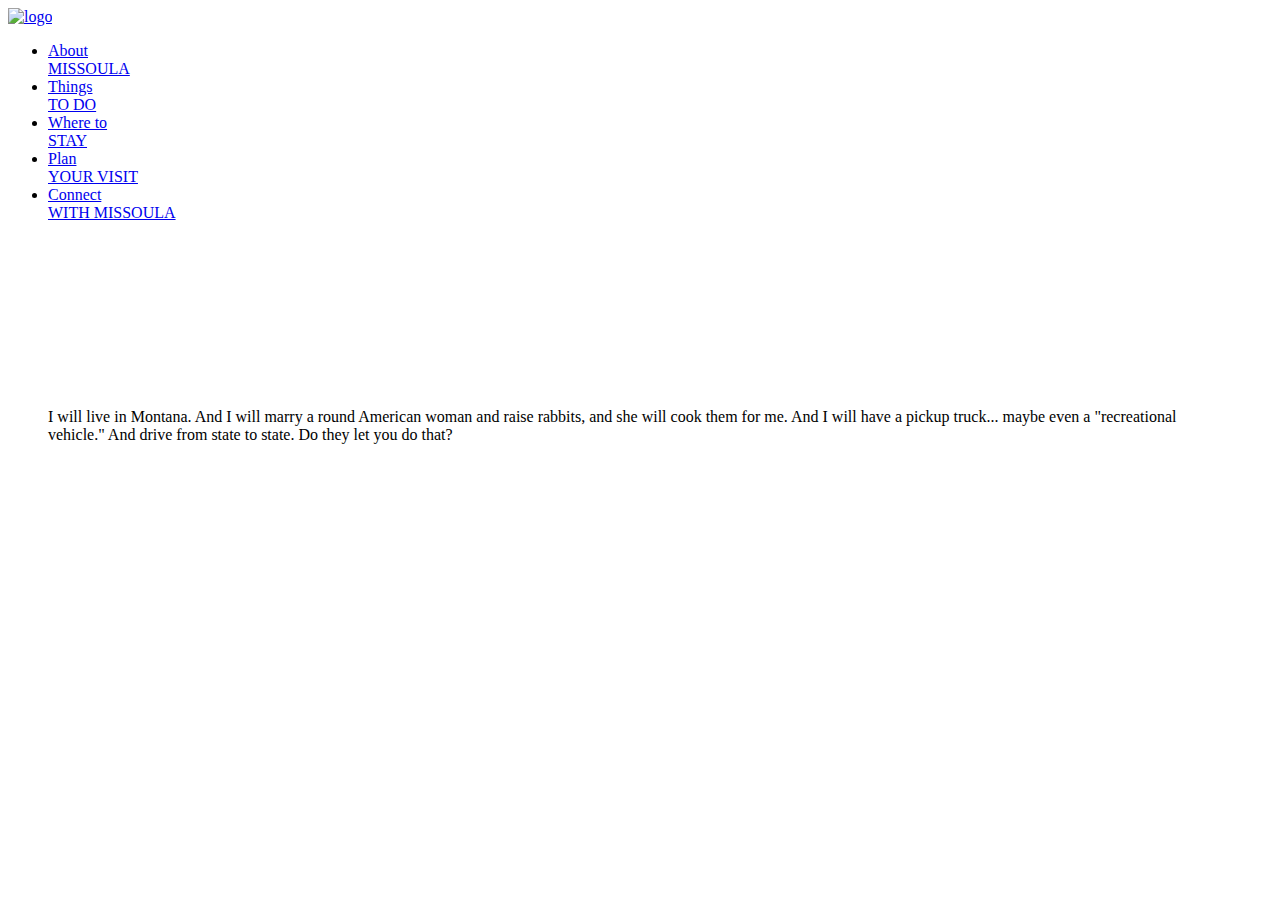
==== index.html @ fcffd5b9 "Add html" ====
<!doctype html>
<html class="no-js" lang="en">
  <head>
    <meta charset="utf-8">
    <title>Riverbank</title>
    <meta name="viewport" content="A mobile-first web page">
    <link rel="stylesheet" href="css/normalize.css">
    <link rel="stylesheet" href="css/styles.css">
    <link rel="stylesheet" href="css/font-awesome.min.css">

   <!-- <link rel="stylesheet" type="font.css" href="http://fonts.googleapis.com/css?family=Capriola">
    <script type="text/javascript" src="https://ajax.googleapis.com/ajax/libs/jquery/1.9.1/jquery.min.js"></script>-->
  </head>
  <body>
    <header role="banner" class="fixednav">
      <div id="logo">
        <a href="/"><img src="img/logo.png" alt="logo"/></a>
      </div>
      <nav role="navigation" aria-label="main navigation" class="mainnav">
        <ul>
          <li><a href="about-missoula.html"><span class="smallitalic">About </span> <br><span class="bold">MISSOULA</span></a></li>
          <li><a href="things-to-do.html"><span class="smallitalic">Things </span><br><span class="bold">TO DO</span></a></li>
          <li><a href="where-to-stay.html"><span class="smallitalic">Where to </span><br><span class="bold">STAY</span></a></li>
          <li><a href="plan-your-visit.html"><span class="smallitalic">Plan </span><br><span class="bold">YOUR VISIT</span></a></li>
          <li><a href="connect-with-missoula.html"><span class="smallitalic">Connect </span><br><span class="bold">WITH MISSOULA</span></a></li>
        </ul>
      </nav>
    </header>
    <article role="main">
      <div id="videowrapper">
        <video id="covervideo" autoplay loop poster="ClarkFork.jpg">
          <source src="video/Dissolve_D237_2_021.webm" type="video/webm">
          <source src="video/Dissolve_D237_2_021.mp4" type="video/mp4">
        </video>
      </div>
    </article>
      <blockquote>
       <p>I will live in Montana. And I will marry a round American woman and raise rabbits, and she will cook them for me. And I will have a pickup truck... maybe even a &#34;recreational vehicle.&#34; And drive from state to state. Do they let you do that?</p>
      </blockquote>
    </body>
  </html>
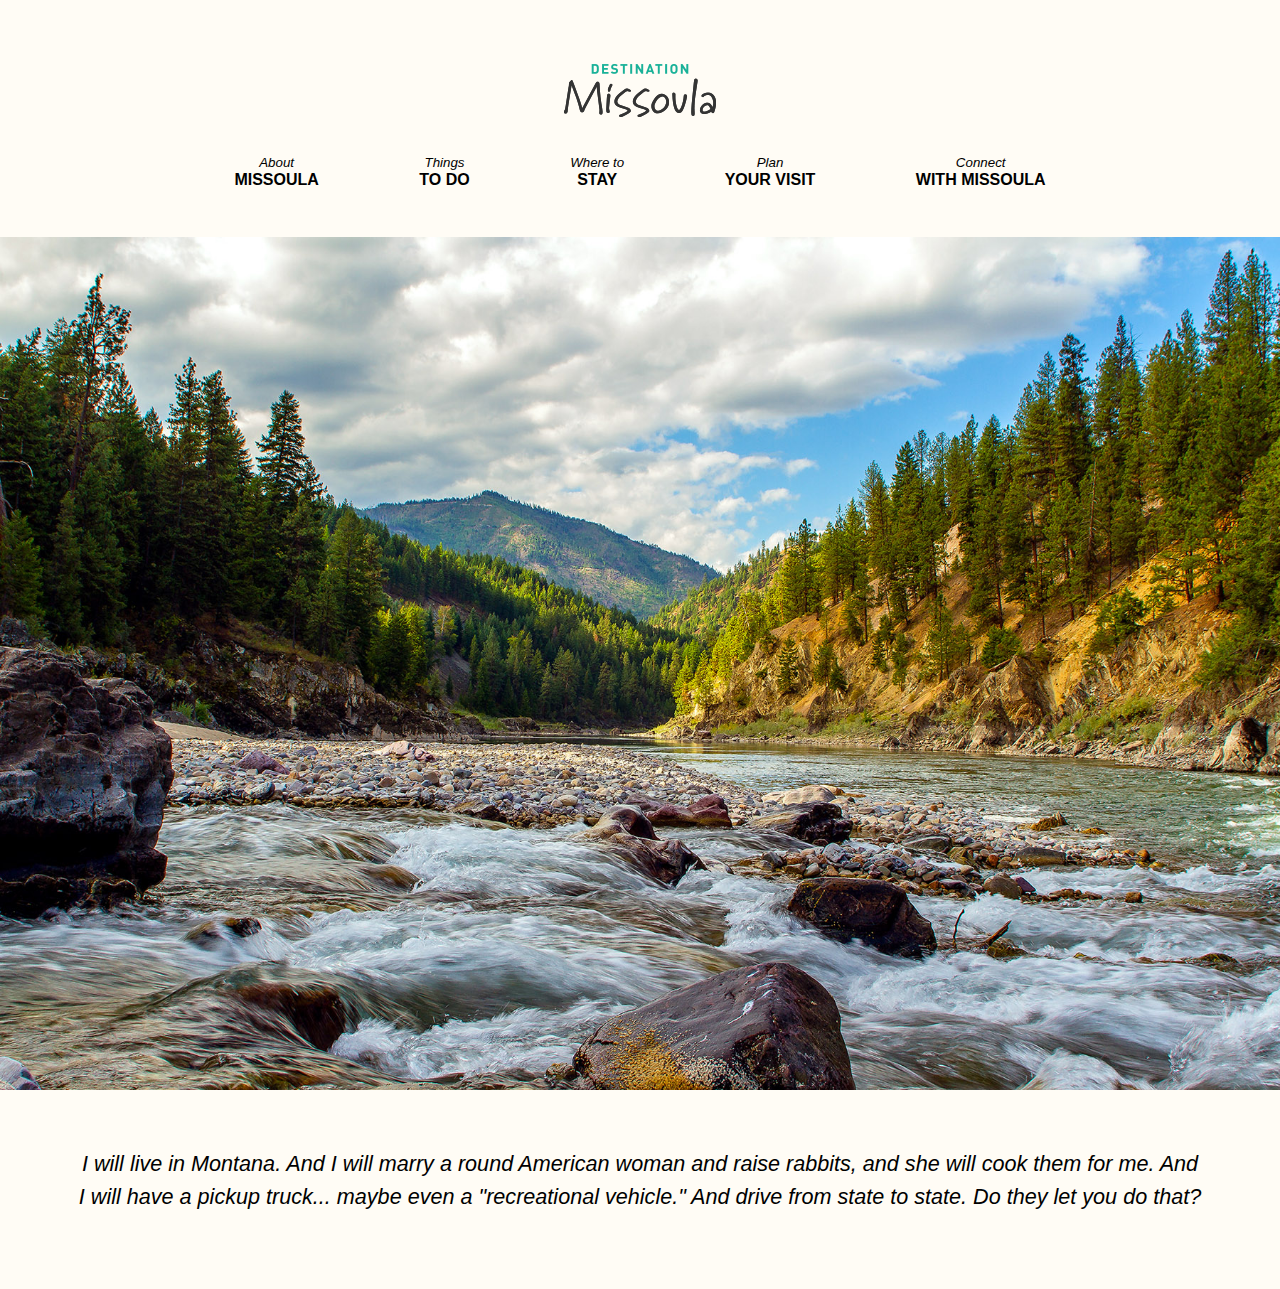
==== commit d2174a03: "Add files via upload" ====
--- a/index.html
+++ b/index.html
@@ -1,20 +1,129 @@
 <!doctype html>
-<html class="no-js" lang="en">
-  <head>
+<html>
+<head>
     <meta charset="utf-8">
+    <meta http-equiv="x-ua-compatible" content="ie=edge">
     <title>Riverbank</title>
-    <meta name="viewport" content="A mobile-first web page">
+    <meta name="viewport" content="width=device-width, initial-scale=1"/>
     <link rel="stylesheet" href="css/normalize.css">
-    <link rel="stylesheet" href="css/styles.css">
+    <link rel="stylesheet" href="css/style.css">
     <link rel="stylesheet" href="css/font-awesome.min.css">
-
-   <!-- <link rel="stylesheet" type="font.css" href="http://fonts.googleapis.com/css?family=Capriola">
-    <script type="text/javascript" src="https://ajax.googleapis.com/ajax/libs/jquery/1.9.1/jquery.min.js"></script>-->
-  </head>
-  <body>
-    <header role="banner" class="fixednav">
+    <link rel="stylesheet" type="text/css" href="css/default.css" />
+  <link rel="stylesheet" type="text/css" href="css/component.css" />
+  <script src="js/modernizr.custom.js"></script>
+</head>
+<body>
+        <div class="main clearfix">
+        <div class="column">
+          <div id="dl-menu" class="dl-menuwrapper">
+            <button class="dl-trigger">Open Menu</button>
+                    <a href="index.html" id="dl-logo"><img src="img/logo.png" alt="logo"/></a>
+            <ul class="dl-menu">
+              <li>
+                <a href="about-missoula.html">ABOUT MISSOULA</a>
+                <ul class="dl-submenu">
+                  <li>
+                    <a href="#">LOCATION</a>
+                    <ul class="dl-submenu">
+                      <li><a href="#">WHERE IS MISSOULA?</a></li>
+                      <li><a href="#">DOWNTOWN MISSOULA</a></li>
+                    </ul>
+                  </li>
+                  <li>
+                    <a href="#">WEATHER</a>
+                    <ul class="dl-submenu">
+                      <li><a href="#">SPRING</a></li>
+                      <li><a href="#">SUMMER</a></li>
+                      <li><a href="#">FALL</a></li>
+                      <li><a href="#">WINTER</a></li>
+                    </ul>
+                  </li>
+                  <li>
+                    <a href="#">HISTORY</a>
+                    <ul class="dl-submenu">
+                      <li><a href="#">LEWIS &amp; CLARK</a></li>
+                      <li><a href="#">A RIVER RUNS THROUGH IT</a></li>
+                      <li><a href="#">THE FUR TRADE</a></li>
+                    </ul>
+                  </li>
+                </ul>
+              </li>
+              <li>
+                <a href="things-to-do.html">THINGS TO DO</a>
+                <ul class="dl-submenu">
+                  <li><a href="#">RECREATION</a></li>
+                  <li><a href="#">CULTURE</a></li>
+                  <li><a href="#">DINING</a></li>
+                </ul>
+              </li>
+              <li>
+                <a href="where-to-stay.html">WHERE TO STAY</a>
+                <ul class="dl-submenu">
+                  <li>
+                    <a href="#">HOTEL</a>
+                    <ul class="dl-submenu">
+                      <li><a href="#">DOWNTOWN</a></li>
+                      <li><a href="#">WATERFRONT</a></li>
+                      <li><a href="#">BOONIES</a></li>
+                    </ul>
+                  </li>
+                  <li>
+                    <a href="#">BED &amp; BREAKFASTS</a>
+                    <ul class="dl-submenu">
+                      <li>
+                        <a href="#">MODERN</a>
+                        <ul class="dl-submenu">
+                          <li><a href="#">BLACK &amp; WHITE</a></li>
+                          <li><a href="#">GEOMETRIC</a></li>
+                        </ul>
+                      </li>
+                      <li><a href="#">COUNTRY</a></li>
+                    </ul>
+                  </li>
+                  <li><a href="#">YOUTH HOSTELS</a></li>
+                  <li><a href="#">ROUGHING IT</a></li>
+                </ul>
+              </li>
+              <li>
+                <a href="plan-your-visit.html">PLAN YOUR VISIT</a>
+                <ul class="dl-submenu">
+                  <li><a href="#">TRANSPORTATION</a></li>
+                  <li><a href="#">DAY TRIPS</a></li>
+                  <li><a href="#">CONCIERGE</a></li>
+                  <li>
+                    <a href="#">FOOD &amp; DRINK</a>
+                    <ul class="dl-submenu">
+                      <li><a href="#">RESTAURANTS</a></li>
+                      <li><a href="#">PUBS</a></li>
+                      <li><a href="#">FOOD TRUCKS</a></li>
+                    </ul>
+                  </li>
+                </ul>
+              </li>
+              <li>
+                <a href="connect-with-missoula.html">CONNECT WITH MISSOULA</a>
+                <ul class="dl-submenu">
+                  <li><a href="#">SOCIAL STREAM</a></li>
+                  <li><a href="#">SHARE YOUR STORY</a></li>
+                  <li><a href="#">ASK A LOCAL</a></li>
+                  <li>
+                    <a href="#">MEDIA</a>
+                    <ul class="dl-submenu">
+                      <li><a href="#">NEWS</a></li>
+                      <li><a href="#">VIDEOS &amp; PHOTOS</a></li>
+                      <li><a href="#">BLOG</a></li>
+                    </ul>
+                  </li>
+                </ul>
+              </li>
+            </ul>
+          </div><!-- /dl-menuwrapper -->
+        </div><!-- end column -->
+      </div><!--end main clearfix div -->
+      
+    <header role="banner" class="container hidenav">
       <div id="logo">
-        <a href="/"><img src="img/logo.png" alt="logo"/></a>
+        <a href="index.html"><img src="img/logo.png" alt="logo"/></a>
       </div>
       <nav role="navigation" aria-label="main navigation" class="mainnav">
         <ul>
@@ -26,16 +135,48 @@
         </ul>
       </nav>
     </header>
-    <article role="main">
-      <div id="videowrapper">
-        <video id="covervideo" autoplay loop poster="ClarkFork.jpg">
-          <source src="video/Dissolve_D237_2_021.webm" type="video/webm">
-          <source src="video/Dissolve_D237_2_021.mp4" type="video/mp4">
-        </video>
-      </div>
-    </article>
-      <blockquote>
+
+  <div class="header-video">
+      <img src="img/clarkfork.jpg"
+         class="header-video__media"
+         data-video-URL="https://www.youtube.com/embed/jOxVwxvjPtk"
+         data-teaser="video/teaser-video"
+         data-video-width="560"
+         data-video-height="315">
+      <a href="https://www.youtube.com/embed/jOxVwxvjPtk" class="header-video__play-trigger" aria-hidden="true" id="header-video__play-trigger"><i class="fa fa-play-circle fa-5x"></i></a>
+      <button type="button" class="header-video__close-trigger fa fa-times aria-hidden=true" id="header-video__close-trigger"</button>
+  </div>
+
+      <blockquote class="container">
        <p>I will live in Montana. And I will marry a round American woman and raise rabbits, and she will cook them for me. And I will have a pickup truck... maybe even a &#34;recreational vehicle.&#34; And drive from state to state. Do they let you do that?</p>
       </blockquote>
-    </body>
-  </html>
+
+    <script src="https://ajax.googleapis.com/ajax/libs/jquery/1.12.2/jquery.min.js"></script>
+
+<!-- responsive menu -->
+    <script src="js/jquery.dlmenu.js"></script>
+    <script>
+      $(function() {
+        $( '#dl-menu' ).dlmenu({
+          animationClasses : { classin : 'dl-animate-in-2', classout : 'dl-animate-out-2' }
+        });
+      });
+    </script>
+
+<!-- header video -->
+      <script src="js/modernizr.js"></script>
+      <script src="js/script.js"></script>
+      <script>
+        $(document).ready(function() {
+        $('.header-video').each(function(i, elem) {
+          headerVideo = new HeaderVideo({
+          element: elem,
+          media: '.header-video__media',
+          playTrigger: '.header-video__play-trigger',
+          closeTrigger: '.header-video__close-trigger'
+            });
+          });
+        });
+      </script>
+</body>
+</html>--- a/css/style.css
+++ b/css/style.css
@@ -0,0 +1,202 @@
+body{
+  background: #fffcf5;
+  min-height: 800px;
+}
+
+header{
+  padding-top: 1.5em;
+}
+
+article{
+  padding:2em 0;  
+}
+
+.mainnav a:hover {
+  color: #40AF9C;
+}
+
+#active a{
+  color:#40AF9C;
+}
+
+blockquote{
+  font-size: large;
+  font-style:italic;
+  text-align:center;
+  padding: 1.5em 2em 5em 2em;
+  line-height:1.5;
+  margin: 0 auto;
+  max-width: 1200px;
+}
+
+#logo{
+  text-align:center;
+  padding-bottom:2em;
+  margin-top:1em;
+}
+
+.mainnav ul{
+  text-align:center;
+  list-style: none;
+}
+
+.mainnav li {
+  display:inline;
+  }
+
+.mainnav a{
+  padding:0 3em;
+  display:inline-block;
+}
+
+img{
+  max-width:100%;
+  height:auto;
+}
+
+a{
+  color: black;
+  text-decoration: none;
+}
+
+.smallitalic{
+  font-style: italic;
+  font-size: smaller;
+}
+
+.bold{
+  font-weight:bold;
+}
+
+/* ====================================
+   z63 demo specific styling
+   ==================================== */
+
+.header-video {
+  position: relative;
+  overflow: hidden;
+}
+
+.header-video iframe,
+.header-video video {
+  position: absolute;
+  top: 0;
+  bottom: 0;
+  left: 0;
+  right: 0;
+}
+
+.header-video iframe {
+  height: 100%;
+  width: 100%;
+}
+
+.header-video video {
+  width: 100%;
+}
+
+.header-video__teaser-video {
+  width: 100%;
+  height: auto; 
+}
+
+.header-video__media {
+  width: 100%;
+  height: auto;
+}
+
+/* ====================================
+   Just making stuff pretty
+   ==================================== */
+
+* {
+  margin: 0;
+  padding: 0;
+  -webkit-box-sizing: border-box;
+  -moz-box-sizing: border-box;
+  box-sizing: border-box;
+}
+
+body {
+  font-family: 'Source Sans Pro', sans-serif;
+  font-weight: 400;
+  font-size: 100%;
+}
+
+p {
+  font-size: 1.2em;
+  margin-bottom: 1em;
+}
+
+h1, h2, h3 {
+  font-weight: 700;
+  margin-bottom: .35em;
+}
+
+h1 {
+  font-size: 3em;
+  line-height: 1;
+}
+
+h2 {
+  font-size: 2em;
+  margin-top: 1em;
+}
+
+.header-video__play-trigger {
+  z-index: 5;
+  position: absolute;
+  background: rgba(0,0,0,0);
+  text-align: center;
+  color: white;
+  text-decoration: none;
+  padding: 1.5em 3em;
+  z-index: 5;
+  left: 50%;
+  top: 50%;
+  /*border-radius: 10px;*/
+  -webkit-transform: translate(-50%, -50%);
+  -moz-transform: translate(-50%, -50%);
+  transform: translate(-50%, -50%);
+  -webkit-transition: background .5s;
+  -moz-transition: background .5s;
+  transition: background .5s;
+}
+
+.header-video__play-trigger:hover {
+  background: rgba(0,0,0,0);
+  cursor:pointer;
+}
+
+/**
+  Just some basic styling for the closing trigger
+**/
+
+.header-video__close-trigger {
+  z-index: 99;
+  position: absolute;
+  background:rgba(0,0,0,0);
+  text-align: center;
+  color: white;
+  text-decoration: none;
+  padding: 1em 1em;
+  border-radius: 10px;
+  right: 0px;
+  top: 0px;
+  -webkit-transition: background .3s;
+  -moz-transition: background .3s;
+  transition: background .3s;  
+  border: none;
+}
+.header-video__close-trigger:hover {
+  background-color:rgba(0,0,0,0);
+  cursor: pointer;
+}
+
+.container {
+  margin: 0 auto;
+  max-width: 1200px;
+  padding: 3em 2em 3em 2em;
+}
+
+
--- a/css/default.css
+++ b/css/default.css
@@ -0,0 +1,61 @@
+/* Clearfix hack by Nicolas Gallagher: http://nicolasgallagher.com/micro-clearfix-hack/ */
+.clearfix:before,
+.clearfix:after {
+	content: " ";
+	display: table;
+}
+
+.clearfix:after {
+	clear: both;
+}
+
+.column {
+	float: left;
+	width: 50%;
+	padding: 1em .5em;
+	min-height: 100px;
+	min-width: 320px;
+	position: relative;
+}
+
+.hidenav{
+	display:none;
+}
+
+#dl-logo{
+	float:right;
+	max-width:100%;
+	height:auto;
+}
+
+
+@media screen and (min-width: 60rem) {
+.hidenav{
+	display:block;
+}
+
+.dl-menuwrapper{
+	display:none;
+}
+
+	.main {
+		padding: 0;
+	}
+
+	.column {
+		width: 100%;
+		min-width: auto;
+		min-height: auto;
+		padding: 0em 2em; 
+	}
+
+	.column p {
+		text-align: left;
+		font-size: 1.5em;
+	}
+
+	.column:nth-child(2) {
+		box-shadow: 0 -1px 0 rgba(0,0,0,0.1);
+		background-position: 90px 3em;
+	}
+}--- a/css/component.css
+++ b/css/component.css
@@ -0,0 +1,825 @@
+@font-face {
+	font-family: 'icomoon';
+	src:url('../fonts/icomoon.eot');
+	src:url('../fonts/icomoon.eot?#iefix') format('embedded-opentype'),
+		url('../fonts/icomoon.woff') format('woff'),
+		url('../fonts/icomoon.ttf') format('truetype'),
+		url('../fonts/icomoon.svg#icomoon') format('svg');
+	font-weight: normal;
+	font-style: normal;
+}
+
+/* Common styles of menus */
+
+.dl-menuwrapper {
+	width: 100%;
+	max-width: 300px;
+	float: left;
+	position: relative;
+	-webkit-perspective: 1000px;
+	perspective: 1000px;
+	-webkit-perspective-origin: 50% 200%;
+	perspective-origin: 50% 200%;
+	z-index:100;
+}
+
+.dl-menuwrapper:first-child {
+	margin-right: 100px;
+}
+
+.dl-menuwrapper button {
+	background: #aaa;
+	border: none;
+	width: 48px;
+	height: 45px;
+	text-indent: -900em;
+	overflow: hidden;
+	position: relative;
+	cursor: pointer;
+	outline: none;
+}
+
+.dl-menuwrapper button:hover,
+.dl-menuwrapper button.dl-active,
+.dl-menuwrapper ul {
+	background: #1a1a1a;
+}
+
+.dl-menuwrapper button:after {
+	content: '';
+	position: absolute;
+	width: 68%;
+	height: 5px;
+	background: #fff;
+	top: 10px;
+	left: 16%;
+	box-shadow: 
+		0 10px 0 #fff, 
+		0 20px 0 #fff;
+}
+
+.dl-menuwrapper ul {
+	padding: 0;
+	list-style: none;
+	-webkit-transform-style: preserve-3d;
+	transform-style: preserve-3d;
+}
+
+.dl-menuwrapper li {
+	position: relative;
+}
+
+.dl-menuwrapper li a {
+	display: block;
+	position: relative;
+	padding: 15px 20px;
+	font-size: 16px;
+	line-height: 20px;
+	font-weight: 300;
+	color: #fff;
+	outline: none;
+}
+
+.no-touch .dl-menuwrapper li a:hover {
+	background: rgba(255,248,213,0.1);
+}
+
+.dl-menuwrapper li.dl-back > a {
+	padding-left: 30px;
+	background: rgba(0,0,0,0.1);
+}
+
+.dl-menuwrapper li.dl-back:after,
+.dl-menuwrapper li > a:not(:only-child):after {
+	position: absolute;
+	top: 0;
+	line-height: 50px;
+	font-family: 'icomoon';
+	speak: none;
+	-webkit-font-smoothing: antialiased;
+	content: "\e000";
+}
+
+.dl-menuwrapper li.dl-back:after {
+	left: 10px;
+	color: rgba(212,204,198,0.3);
+	-webkit-transform: rotate(180deg);
+	transform: rotate(180deg);
+}
+
+.dl-menuwrapper li > a:after {
+	right: 10px;
+	/*color: rgba(0,0,0,0.15);*/
+	color: white;
+}
+
+.dl-menuwrapper .dl-menu {
+	margin: 5px 0 0 0;
+	position: absolute;
+	width: 100%;
+	opacity: 0;
+	pointer-events: none;
+	-webkit-transform: translateY(10px);
+	transform: translateY(10px);
+	-webkit-backface-visibility: hidden;
+	backface-visibility: hidden;
+}
+
+.dl-menuwrapper .dl-menu.dl-menu-toggle {
+	transition: all 0.3s ease;
+}
+
+.dl-menuwrapper .dl-menu.dl-menuopen {
+	opacity: 1;
+	pointer-events: auto;
+	-webkit-transform: translateY(0px);
+	transform: translateY(0px);
+}
+
+/* Hide the inner submenus */
+.dl-menuwrapper li .dl-submenu {
+	display: none;
+}
+
+/* 
+When a submenu is openend, we will hide all li siblings.
+For that we give a class to the parent menu called "dl-subview".
+We also hide the submenu link. 
+The opened submenu will get the class "dl-subviewopen".
+All this is done for any sub-level being entered.
+*/
+.dl-menu.dl-subview li,
+.dl-menu.dl-subview li.dl-subviewopen > a,
+.dl-menu.dl-subview li.dl-subview > a {
+	display: none;
+}
+
+.dl-menu.dl-subview li.dl-subview,
+.dl-menu.dl-subview li.dl-subview .dl-submenu,
+.dl-menu.dl-subview li.dl-subviewopen,
+.dl-menu.dl-subview li.dl-subviewopen > .dl-submenu,
+.dl-menu.dl-subview li.dl-subviewopen > .dl-submenu > li {
+	display: block;
+}
+
+/* Dynamically added submenu outside of the menu context */
+.dl-menuwrapper > .dl-submenu {
+	position: absolute;
+	width: 100%;
+	top: 50px;
+	left: 0;
+	margin: 0;
+}
+
+/* Animation classes for moving out and in */
+
+.dl-menu.dl-animate-out-1 {
+	-webkit-animation: MenuAnimOut1 0.4s;
+	animation: MenuAnimOut1 0.4s;
+}
+
+.dl-menu.dl-animate-out-2 {
+	-webkit-animation: MenuAnimOut2 0.3s ease-in-out;
+	animation: MenuAnimOut2 0.3s ease-in-out;
+}
+
+.dl-menu.dl-animate-out-3 {
+	-webkit-animation: MenuAnimOut3 0.4s ease;
+	animation: MenuAnimOut3 0.4s ease;
+}
+
+.dl-menu.dl-animate-out-4 {
+	-webkit-animation: MenuAnimOut4 0.4s ease;
+	animation: MenuAnimOut4 0.4s ease;
+}
+
+.dl-menu.dl-animate-out-5 {
+	-webkit-animation: MenuAnimOut5 0.4s ease;
+	animation: MenuAnimOut5 0.4s ease;
+}
+
+@-webkit-keyframes MenuAnimOut1 {
+	0% { }
+	50% {
+		-webkit-transform: translateZ(-250px) rotateY(30deg);
+	}
+	75% {
+		-webkit-transform: translateZ(-372.5px) rotateY(15deg);
+		opacity: .5;
+	}
+	100% {
+		-webkit-transform: translateZ(-500px) rotateY(0deg);
+		opacity: 0;
+	}
+}
+
+@-webkit-keyframes MenuAnimOut2 {
+	0% { }
+	100% {
+		-webkit-transform: translateX(-100%);
+		opacity: 0;
+	}
+}
+
+@-webkit-keyframes MenuAnimOut3 {
+	0% { }
+	100% {
+		-webkit-transform: translateZ(300px);
+		opacity: 0;
+	}
+}
+
+@-webkit-keyframes MenuAnimOut4 {
+	0% { }
+	100% {
+		-webkit-transform: translateZ(-300px);
+		opacity: 0;
+	}
+}
+
+@-webkit-keyframes MenuAnimOut5 {
+	0% { }
+	100% {
+		-webkit-transform: translateY(40%);
+		opacity: 0;
+	}
+}
+
+@keyframes MenuAnimOut1 {
+	0% { }
+	50% {
+		-webkit-transform: translateZ(-250px) rotateY(30deg);
+		transform: translateZ(-250px) rotateY(30deg);
+	}
+	75% {
+		-webkit-transform: translateZ(-372.5px) rotateY(15deg);
+		transform: translateZ(-372.5px) rotateY(15deg);
+		opacity: .5;
+	}
+	100% {
+		-webkit-transform: translateZ(-500px) rotateY(0deg);
+		transform: translateZ(-500px) rotateY(0deg);
+		opacity: 0;
+	}
+}
+
+@keyframes MenuAnimOut2 {
+	0% { }
+	100% {
+		-webkit-transform: translateX(-100%);
+		transform: translateX(-100%);
+		opacity: 0;
+	}
+}
+
+@keyframes MenuAnimOut3 {
+	0% { }
+	100% {
+		-webkit-transform: translateZ(300px);
+		transform: translateZ(300px);
+		opacity: 0;
+	}
+}
+
+@keyframes MenuAnimOut4 {
+	0% { }
+	100% {
+		-webkit-transform: translateZ(-300px);
+		transform: translateZ(-300px);
+		opacity: 0;
+	}
+}
+
+@keyframes MenuAnimOut5 {
+	0% { }
+	100% {
+		-webkit-transform: translateY(40%);
+		transform: translateY(40%);
+		opacity: 0;
+	}
+}
+
+.dl-menu.dl-animate-in-1 {
+	-webkit-animation: MenuAnimIn1 0.3s;
+	animation: MenuAnimIn1 0.3s;
+}
+
+.dl-menu.dl-animate-in-2 {
+	-webkit-animation: MenuAnimIn2 0.3s ease-in-out;
+	animation: MenuAnimIn2 0.3s ease-in-out;
+}
+
+.dl-menu.dl-animate-in-3 {
+	-webkit-animation: MenuAnimIn3 0.4s ease;
+	animation: MenuAnimIn3 0.4s ease;
+}
+
+.dl-menu.dl-animate-in-4 {
+	-webkit-animation: MenuAnimIn4 0.4s ease;
+	animation: MenuAnimIn4 0.4s ease;
+}
+
+.dl-menu.dl-animate-in-5 {
+	-webkit-animation: MenuAnimIn5 0.4s ease;
+	animation: MenuAnimIn5 0.4s ease;
+}
+
+@-webkit-keyframes MenuAnimIn1 {
+	0% {
+		-webkit-transform: translateZ(-500px) rotateY(0deg);
+		opacity: 0;
+	}
+	20% {
+		-webkit-transform: translateZ(-250px) rotateY(30deg);
+		opacity: 0.5;
+	}
+	100% {
+		-webkit-transform: translateZ(0px) rotateY(0deg);
+		opacity: 1;
+	}
+}
+
+@-webkit-keyframes MenuAnimIn2 {
+	0% {
+		-webkit-transform: translateX(-100%);
+		opacity: 0;
+	}
+	100% {
+		-webkit-transform: translateX(0px);
+		opacity: 1;
+	}
+}
+
+@-webkit-keyframes MenuAnimIn3 {
+	0% {
+		-webkit-transform: translateZ(300px);
+		opacity: 0;
+	}
+	100% {
+		-webkit-transform: translateZ(0px);
+		opacity: 1;
+	}
+}
+
+@-webkit-keyframes MenuAnimIn4 {
+	0% {
+		-webkit-transform: translateZ(-300px);
+		opacity: 0;
+	}
+	100% {
+		-webkit-transform: translateZ(0px);
+		opacity: 1;
+	}
+}
+
+@-webkit-keyframes MenuAnimIn5 {
+	0% {
+		-webkit-transform: translateY(40%);
+		opacity: 0;
+	}
+	100% {
+		-webkit-transform: translateY(0);
+		opacity: 1;
+	}
+}
+
+@keyframes MenuAnimIn1 {
+	0% {
+		-webkit-transform: translateZ(-500px) rotateY(0deg);
+		transform: translateZ(-500px) rotateY(0deg);
+		opacity: 0;
+	}
+	20% {
+		-webkit-transform: translateZ(-250px) rotateY(30deg);
+		transform: translateZ(-250px) rotateY(30deg);
+		opacity: 0.5;
+	}
+	100% {
+		-webkit-transform: translateZ(0px) rotateY(0deg);
+		transform: translateZ(0px) rotateY(0deg);
+		opacity: 1;
+	}
+}
+
+@keyframes MenuAnimIn2 {
+	0% {
+		-webkit-transform: translateX(-100%);
+		transform: translateX(-100%);
+		opacity: 0;
+	}
+	100% {
+		-webkit-transform: translateX(0px);
+		transform: translateX(0px);
+		opacity: 1;
+	}
+}
+
+@keyframes MenuAnimIn3 {
+	0% {
+		-webkit-transform: translateZ(300px);
+		transform: translateZ(300px);
+		opacity: 0;
+	}
+	100% {
+		-webkit-transform: translateZ(0px);
+		transform: translateZ(0px);
+		opacity: 1;
+	}
+}
+
+@keyframes MenuAnimIn4 {
+	0% {
+		-webkit-transform: translateZ(-300px);
+		transform: translateZ(-300px);
+		opacity: 0;
+	}
+	100% {
+		-webkit-transform: translateZ(0px);
+		transform: translateZ(0px);
+		opacity: 1;
+	}
+}
+
+@keyframes MenuAnimIn5 {
+	0% {
+		-webkit-transform: translateY(40%);
+		transform: translateY(40%);
+		opacity: 0;
+	}
+	100% {
+		-webkit-transform: translateY(0);
+		transform: translateY(0);
+		opacity: 1;
+	}
+}
+
+.dl-menuwrapper > .dl-submenu.dl-animate-in-1 {
+	-webkit-animation: SubMenuAnimIn1 0.4s ease;
+	animation: SubMenuAnimIn1 0.4s ease;
+}
+
+.dl-menuwrapper > .dl-submenu.dl-animate-in-2 {
+	-webkit-animation: SubMenuAnimIn2 0.3s ease-in-out;
+	animation: SubMenuAnimIn2 0.3s ease-in-out;
+}
+
+.dl-menuwrapper > .dl-submenu.dl-animate-in-3 {
+	-webkit-animation: SubMenuAnimIn3 0.4s ease;
+	animation: SubMenuAnimIn3 0.4s ease;
+}
+
+.dl-menuwrapper > .dl-submenu.dl-animate-in-4 {
+	-webkit-animation: SubMenuAnimIn4 0.4s ease;
+	animation: SubMenuAnimIn4 0.4s ease;
+}
+
+.dl-menuwrapper > .dl-submenu.dl-animate-in-5 {
+	-webkit-animation: SubMenuAnimIn5 0.4s ease;
+	animation: SubMenuAnimIn5 0.4s ease;
+}
+
+@-webkit-keyframes SubMenuAnimIn1 {
+	0% {
+		-webkit-transform: translateX(50%);
+		opacity: 0;
+	}
+	100% {
+		-webkit-transform: translateX(0px);
+		opacity: 1;
+	}
+}
+
+@-webkit-keyframes SubMenuAnimIn2 {
+	0% {
+		-webkit-transform: translateX(100%);
+		opacity: 0;
+	}
+	100% {
+		-webkit-transform: translateX(0px);
+		opacity: 1;
+	}
+}
+
+@-webkit-keyframes SubMenuAnimIn3 {
+	0% {
+		-webkit-transform: translateZ(-300px);
+		opacity: 0;
+	}
+	100% {
+		-webkit-transform: translateZ(0px);
+		opacity: 1;
+	}
+}
+
+@-webkit-keyframes SubMenuAnimIn4 {
+	0% {
+		-webkit-transform: translateZ(300px);
+		opacity: 0;
+	}
+	100% {
+		-webkit-transform: translateZ(0px);
+		opacity: 1;
+	}
+}
+
+@-webkit-keyframes SubMenuAnimIn5 {
+	0% {
+		-webkit-transform: translateZ(-200px);
+		opacity: 0;
+	}
+	100% {
+		-webkit-transform: translateZ(0);
+		opacity: 1;
+	}
+}
+
+@keyframes SubMenuAnimIn1 {
+	0% {
+		-webkit-transform: translateX(50%);
+		transform: translateX(50%);
+		opacity: 0;
+	}
+	100% {
+		-webkit-transform: translateX(0px);
+		transform: translateX(0px);
+		opacity: 1;
+	}
+}
+
+@keyframes SubMenuAnimIn2 {
+	0% {
+		-webkit-transform: translateX(100%);
+		transform: translateX(100%);
+		opacity: 0;
+	}
+	100% {
+		-webkit-transform: translateX(0px);
+		transform: translateX(0px);
+		opacity: 1;
+	}
+}
+
+@keyframes SubMenuAnimIn3 {
+	0% {
+		-webkit-transform: translateZ(-300px);
+		transform: translateZ(-300px);
+		opacity: 0;
+	}
+	100% {
+		-webkit-transform: translateZ(0px);
+		transform: translateZ(0px);
+		opacity: 1;
+	}
+}
+
+@keyframes SubMenuAnimIn4 {
+	0% {
+		-webkit-transform: translateZ(300px);
+		transform: translateZ(300px);
+		opacity: 0;
+	}
+	100% {
+		-webkit-transform: translateZ(0px);
+		transform: translateZ(0px);
+		opacity: 1;
+	}
+}
+
+@keyframes SubMenuAnimIn5 {
+	0% {
+		-webkit-transform: translateZ(-200px);
+		transform: translateZ(-200px);
+		opacity: 0;
+	}
+	100% {
+		-webkit-transform: translateZ(0);
+		transform: translateZ(0);
+		opacity: 1;
+	}
+}
+
+.dl-menuwrapper > .dl-submenu.dl-animate-out-1 {
+	-webkit-animation: SubMenuAnimOut1 0.4s ease;
+	animation: SubMenuAnimOut1 0.4s ease;
+}
+
+.dl-menuwrapper > .dl-submenu.dl-animate-out-2 {
+	-webkit-animation: SubMenuAnimOut2 0.3s ease-in-out;
+	animation: SubMenuAnimOut2 0.3s ease-in-out;
+}
+
+.dl-menuwrapper > .dl-submenu.dl-animate-out-3 {
+	-webkit-animation: SubMenuAnimOut3 0.4s ease;
+	animation: SubMenuAnimOut3 0.4s ease;
+}
+
+.dl-menuwrapper > .dl-submenu.dl-animate-out-4 {
+	-webkit-animation: SubMenuAnimOut4 0.4s ease;
+	animation: SubMenuAnimOut4 0.4s ease;
+}
+
+.dl-menuwrapper > .dl-submenu.dl-animate-out-5 {
+	-webkit-animation: SubMenuAnimOut5 0.4s ease;
+	animation: SubMenuAnimOut5 0.4s ease;
+}
+
+@-webkit-keyframes SubMenuAnimOut1 {
+	0% {
+		-webkit-transform: translateX(0%);
+		opacity: 1;
+	}
+	100% {
+		-webkit-transform: translateX(50%);
+		opacity: 0;
+	}
+}
+
+@-webkit-keyframes SubMenuAnimOut2 {
+	0% {
+		-webkit-transform: translateX(0%);
+		opacity: 1;
+	}
+	100% {
+		-webkit-transform: translateX(100%);
+		opacity: 0;
+	}
+}
+
+@-webkit-keyframes SubMenuAnimOut3 {
+	0% {
+		-webkit-transform: translateZ(0px);
+		opacity: 1;
+	}
+	100% {
+		-webkit-transform: translateZ(-300px);
+		opacity: 0;
+	}
+}
+
+@-webkit-keyframes SubMenuAnimOut4 {
+	0% {
+		-webkit-transform: translateZ(0px);
+		opacity: 1;
+	}
+	100% {
+		-webkit-transform: translateZ(300px);
+		opacity: 0;
+	}
+}
+
+@-webkit-keyframes SubMenuAnimOut5 {
+	0% {
+		-webkit-transform: translateZ(0);
+		opacity: 1;
+	}
+	100% {
+		-webkit-transform: translateZ(-200px);
+		opacity: 0;
+	}
+}
+
+@keyframes SubMenuAnimOut1 {
+	0% {
+		-webkit-transform: translateX(0%);
+		transform: translateX(0%);
+		opacity: 1;
+	}
+	100% {
+		-webkit-transform: translateX(50%);
+		transform: translateX(50%);
+		opacity: 0;
+	}
+}
+
+@keyframes SubMenuAnimOut2 {
+	0% {
+		-webkit-transform: translateX(0%);
+		transform: translateX(0%);
+		opacity: 1;
+	}
+	100% {
+		-webkit-transform: translateX(100%);
+		transform: translateX(100%);
+		opacity: 0;
+	}
+}
+
+@keyframes SubMenuAnimOut3 {
+	0% {
+		-webkit-transform: translateZ(0px);
+		transform: translateZ(0px);
+		opacity: 1;
+	}
+	100% {
+		-webkit-transform: translateZ(-300px);
+		transform: translateZ(-300px);
+		opacity: 0;
+	}
+}
+
+@keyframes SubMenuAnimOut4 {
+	0% {
+		-webkit-transform: translateZ(0px);
+		transform: translateZ(0px);
+		opacity: 1;
+	}
+	100% {
+		-webkit-transform: translateZ(300px);
+		transform: translateZ(300px);
+		opacity: 0;
+	}
+}
+
+@keyframes SubMenuAnimOut5 {
+	0% {
+		-webkit-transform: translateZ(0);
+		transform: translateZ(0);
+		opacity: 1;
+	}
+	100% {
+		-webkit-transform: translateZ(-200px);
+		transform: translateZ(-200px);
+		opacity: 0;
+	}
+}
+
+/* No JS Fallback */
+.no-js .dl-menuwrapper .dl-menu {
+	position: relative;
+	opacity: 1;
+	-webkit-transform: none;
+	transform: none;
+}
+
+.no-js .dl-menuwrapper li .dl-submenu {
+	display: block;
+}
+
+.no-js .dl-menuwrapper li.dl-back {
+	display: none;
+}
+
+.no-js .dl-menuwrapper li > a:not(:only-child) {
+	background: rgba(0,0,0,0.1);
+}
+
+.no-js .dl-menuwrapper li > a:not(:only-child):after {
+	content: '';
+}
+
+/* Colors for demos */
+
+/* Demo 1 */
+.demo-1 .dl-menuwrapper button {
+	background: #c62860;
+}
+
+.demo-1 .dl-menuwrapper button:hover,
+.demo-1 .dl-menuwrapper button.dl-active,
+.demo-1 .dl-menuwrapper ul {
+	background: #9e1847;
+}
+
+/* Demo 2 */
+.demo-2 .dl-menuwrapper button {
+	background: #e86814;
+}
+
+.demo-2 .dl-menuwrapper button:hover,
+.demo-2 .dl-menuwrapper button.dl-active,
+.demo-2 .dl-menuwrapper ul {
+	background: #D35400;
+}
+
+/* Demo 3 */
+.demo-3 .dl-menuwrapper button {
+	background: #08cbc4;
+}
+
+.demo-3 .dl-menuwrapper button:hover,
+.demo-3 .dl-menuwrapper button.dl-active,
+.demo-3 .dl-menuwrapper ul {
+	background: #00b4ae;
+}
+
+/* Demo 4 */
+.demo-4 .dl-menuwrapper button {
+	background: #90b912;
+}
+
+.demo-4 .dl-menuwrapper button:hover,
+.demo-4 .dl-menuwrapper button.dl-active,
+.demo-4 .dl-menuwrapper ul {
+	background: #79a002;
+}
+
+/* Demo 5 */
+.demo-5 .dl-menuwrapper button {
+	background: #744783;
+}
+
+.demo-5 .dl-menuwrapper button:hover,
+.demo-5 .dl-menuwrapper button.dl-active,
+.demo-5 .dl-menuwrapper ul {
+	background: #643771;
+}
